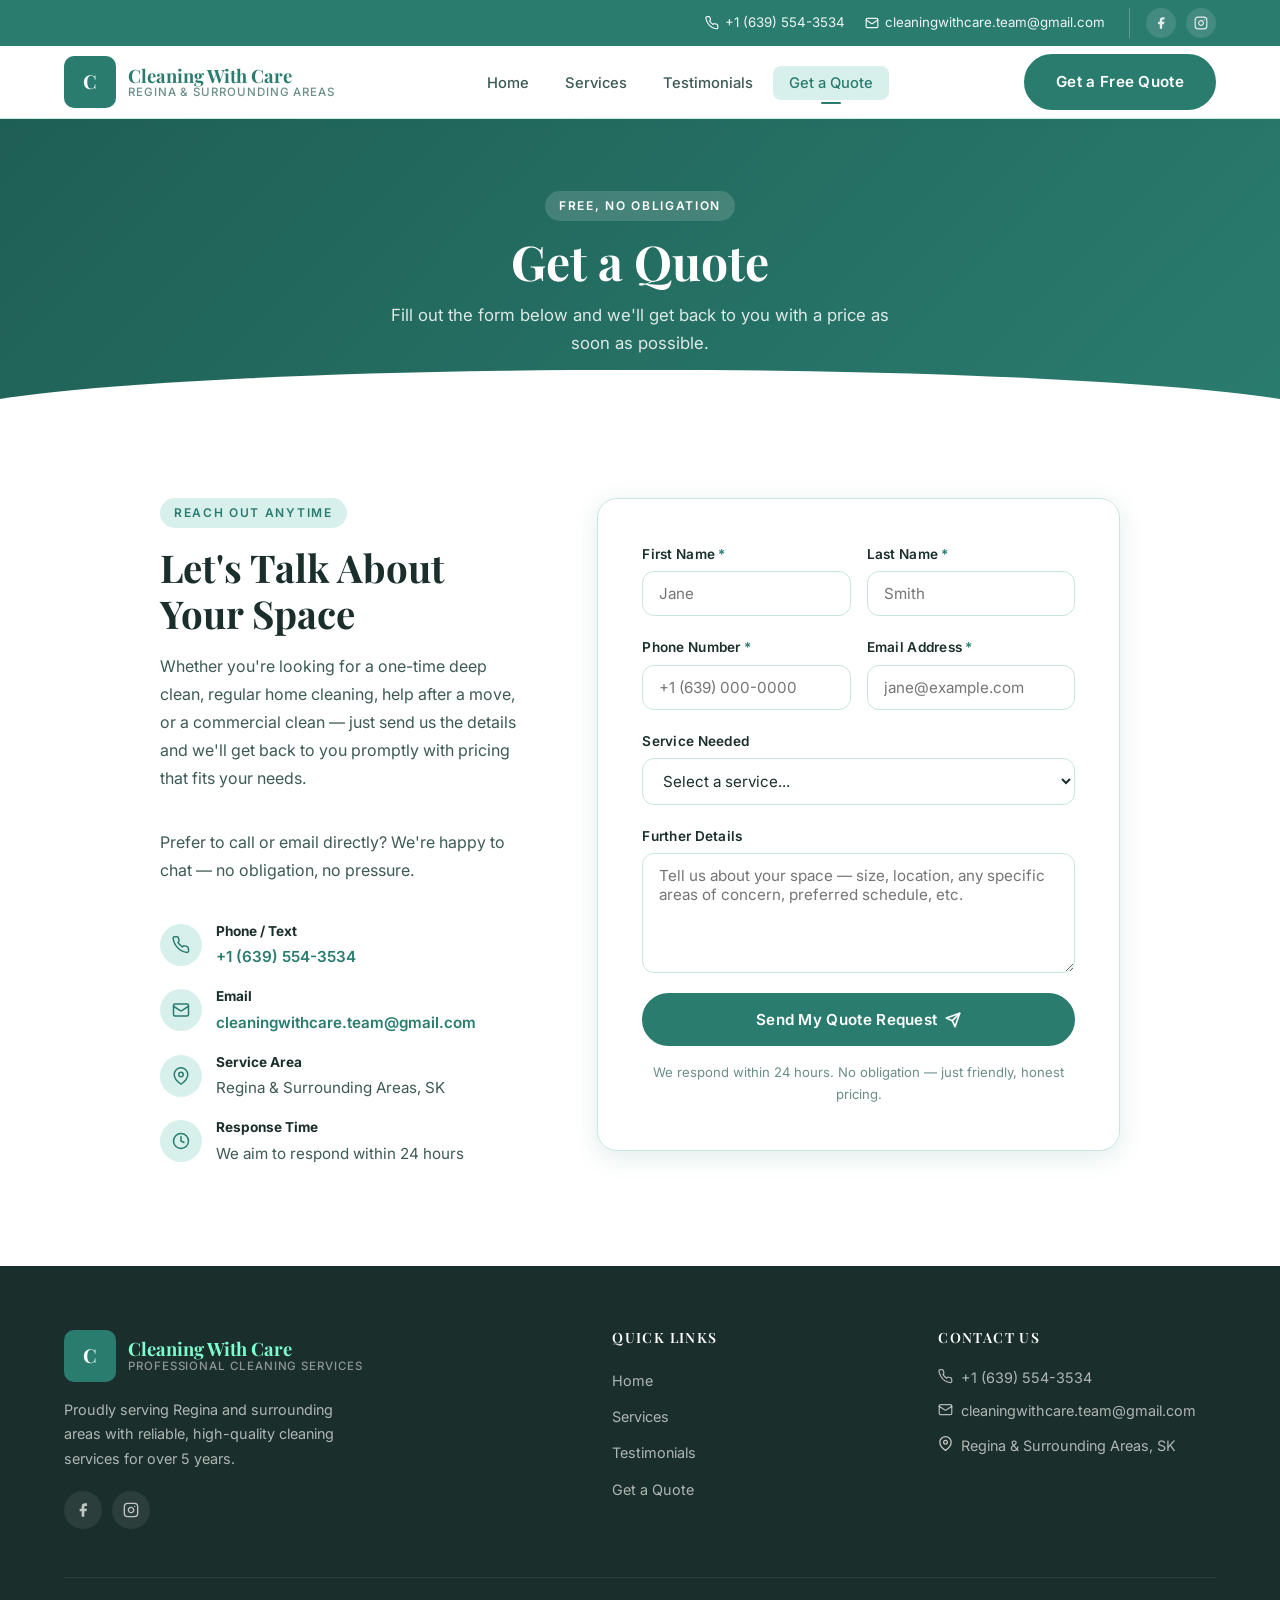
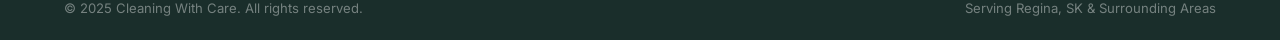
==== get-quote/index.html @ 8371db43 "Initial website upload" ====
<!DOCTYPE html>
<html lang="en">
<head>
  <meta charset="UTF-8" />
  <meta name="viewport" content="width=device-width, initial-scale=1.0" />
  <meta name="description" content="Get a free cleaning quote from Cleaning With Care. Serving Regina and surrounding areas with residential, deep clean, and commercial cleaning." />
  <title>Get a Quote | Cleaning With Care</title>
  <link rel="stylesheet" href="../css/style.css" />
  <link rel="preconnect" href="https://fonts.googleapis.com" />
  <link rel="preconnect" href="https://fonts.gstatic.com" crossorigin />
</head>
<body>

  <!-- ══════════════ NAVBAR ══════════════ -->
  <header class="navbar">
    <div class="navbar-topbar">
      <div class="container">
        <div class="topbar-contact">
          <a href="tel:+16395543534">
            <svg width="14" height="14" viewBox="0 0 24 24" fill="none" stroke="currentColor" stroke-width="2" stroke-linecap="round" stroke-linejoin="round"><path d="M22 16.92v3a2 2 0 0 1-2.18 2 19.79 19.79 0 0 1-8.63-3.07A19.5 19.5 0 0 1 4.69 12 19.79 19.79 0 0 1 1.61 3.41 2 2 0 0 1 3.58 1h3a2 2 0 0 1 2 1.72c.127.96.361 1.903.7 2.81a2 2 0 0 1-.45 2.11L7.91 8.56a16 16 0 0 0 6 6l.92-.92a2 2 0 0 1 2.11-.45c.907.339 1.85.573 2.81.7A2 2 0 0 1 21.5 16l.42.92z"/></svg>
            +1 (639) 554-3534
          </a>
          <a href="mailto:cleaningwithcare.team@gmail.com">
            <svg width="14" height="14" viewBox="0 0 24 24" fill="none" stroke="currentColor" stroke-width="2" stroke-linecap="round" stroke-linejoin="round"><rect x="2" y="4" width="20" height="16" rx="2"/><path d="m22 7-8.97 5.7a1.94 1.94 0 0 1-2.06 0L2 7"/></svg>
            cleaningwithcare.team@gmail.com
          </a>
        </div>
        <div class="topbar-social">
          <a href="#" aria-label="Facebook"><svg width="14" height="14" viewBox="0 0 24 24" fill="currentColor"><path d="M18 2h-3a5 5 0 0 0-5 5v3H7v4h3v8h4v-8h3l1-4h-4V7a1 1 0 0 1 1-1h3z"/></svg></a>
          <a href="#" aria-label="Instagram"><svg width="14" height="14" viewBox="0 0 24 24" fill="none" stroke="currentColor" stroke-width="2" stroke-linecap="round" stroke-linejoin="round"><rect x="2" y="2" width="20" height="20" rx="5" ry="5"/><path d="M16 11.37A4 4 0 1 1 12.63 8 4 4 0 0 1 16 11.37z"/><line x1="17.5" y1="6.5" x2="17.51" y2="6.5"/></svg></a>
        </div>
      </div>
    </div>
    <nav class="navbar-main" aria-label="Main navigation">
      <div class="container">
        <a href="/" class="navbar-logo">
          <div class="logo-placeholder" aria-hidden="true">C</div>
          <div class="logo-text">
            <strong>Cleaning With Care</strong>
            <span>Regina &amp; Surrounding Areas</span>
          </div>
        </a>
        <ul class="navbar-nav" role="list">
          <li><a href="/">Home</a></li>
          <li><a href="/services/">Services</a></li>
          <li><a href="/testimonials/">Testimonials</a></li>
          <li><a href="/get-quote/" class="active">Get a Quote</a></li>
        </ul>
        <a href="/get-quote/" class="btn btn-primary navbar-cta">Get a Free Quote</a>
        <button class="hamburger" aria-label="Open menu" aria-expanded="false">
          <span></span><span></span><span></span>
        </button>
      </div>
      <div class="mobile-menu" role="navigation" aria-label="Mobile navigation">
        <a href="/">Home</a>
        <a href="/services/">Services</a>
        <a href="/testimonials/">Testimonials</a>
        <a href="/get-quote/" class="active">Get a Quote</a>
        <div class="mobile-contact">
          <a href="tel:+16395543534"><svg width="16" height="16" viewBox="0 0 24 24" fill="none" stroke="currentColor" stroke-width="2" stroke-linecap="round" stroke-linejoin="round"><path d="M22 16.92v3a2 2 0 0 1-2.18 2 19.79 19.79 0 0 1-8.63-3.07A19.5 19.5 0 0 1 4.69 12 19.79 19.79 0 0 1 1.61 3.41 2 2 0 0 1 3.58 1h3a2 2 0 0 1 2 1.72c.127.96.361 1.903.7 2.81a2 2 0 0 1-.45 2.11L7.91 8.56a16 16 0 0 0 6 6l.92-.92a2 2 0 0 1 2.11-.45c.907.339 1.85.573 2.81.7A2 2 0 0 1 21.5 16l.42.92z"/></svg>+1 (639) 554-3534</a>
          <a href="mailto:cleaningwithcare.team@gmail.com"><svg width="16" height="16" viewBox="0 0 24 24" fill="none" stroke="currentColor" stroke-width="2" stroke-linecap="round" stroke-linejoin="round"><rect x="2" y="4" width="20" height="16" rx="2"/><path d="m22 7-8.97 5.7a1.94 1.94 0 0 1-2.06 0L2 7"/></svg>cleaningwithcare.team@gmail.com</a>
        </div>
      </div>
    </nav>
  </header>

  <main>

    <!-- Page Hero -->
    <section class="page-hero">
      <div class="container">
        <span class="section-eyebrow" style="background:rgba(255,255,255,0.15); color:#fff; margin-bottom:12px;">Free, No Obligation</span>
        <h1>Get a Quote</h1>
        <p>Fill out the form below and we'll get back to you with a price as soon as possible.</p>
      </div>
    </section>

    <!-- Quote Section -->
    <section class="get-quote-page">
      <div class="container">
        <div class="quote-wrapper">

          <!-- Info side -->
          <div class="quote-info">
            <span class="section-eyebrow">Reach Out Anytime</span>
            <h2>Let's Talk About Your Space</h2>
            <p>
              Whether you're looking for a one-time deep clean, regular home cleaning, help after a move,
              or a commercial clean — just send us the details and we'll get back to you promptly with
              pricing that fits your needs.
            </p>
            <p>
              Prefer to call or email directly? We're happy to chat — no obligation, no pressure.
            </p>

            <div class="quote-contact-list">
              <div class="quote-contact-item">
                <div class="qc-icon">
                  <svg width="18" height="18" viewBox="0 0 24 24" fill="none" stroke="currentColor" stroke-width="2" stroke-linecap="round" stroke-linejoin="round"><path d="M22 16.92v3a2 2 0 0 1-2.18 2 19.79 19.79 0 0 1-8.63-3.07A19.5 19.5 0 0 1 4.69 12 19.79 19.79 0 0 1 1.61 3.41 2 2 0 0 1 3.58 1h3a2 2 0 0 1 2 1.72c.127.96.361 1.903.7 2.81a2 2 0 0 1-.45 2.11L7.91 8.56a16 16 0 0 0 6 6l.92-.92a2 2 0 0 1 2.11-.45c.907.339 1.85.573 2.81.7A2 2 0 0 1 21.5 16l.42.92z"/></svg>
                </div>
                <div>
                  <strong style="display:block; font-size:0.85rem; color:var(--text-dark); margin-bottom:2px;">Phone / Text</strong>
                  <a href="tel:+16395543534" style="color:var(--teal); font-weight:600;">+1 (639) 554-3534</a>
                </div>
              </div>

              <div class="quote-contact-item">
                <div class="qc-icon">
                  <svg width="18" height="18" viewBox="0 0 24 24" fill="none" stroke="currentColor" stroke-width="2" stroke-linecap="round" stroke-linejoin="round"><rect x="2" y="4" width="20" height="16" rx="2"/><path d="m22 7-8.97 5.7a1.94 1.94 0 0 1-2.06 0L2 7"/></svg>
                </div>
                <div>
                  <strong style="display:block; font-size:0.85rem; color:var(--text-dark); margin-bottom:2px;">Email</strong>
                  <a href="mailto:cleaningwithcare.team@gmail.com" style="color:var(--teal); font-weight:600; word-break:break-all;">cleaningwithcare.team@gmail.com</a>
                </div>
              </div>

              <div class="quote-contact-item">
                <div class="qc-icon">
                  <svg width="18" height="18" viewBox="0 0 24 24" fill="none" stroke="currentColor" stroke-width="2" stroke-linecap="round" stroke-linejoin="round"><path d="M21 10c0 7-9 13-9 13s-9-6-9-13a9 9 0 0 1 18 0z"/><circle cx="12" cy="10" r="3"/></svg>
                </div>
                <div>
                  <strong style="display:block; font-size:0.85rem; color:var(--text-dark); margin-bottom:2px;">Service Area</strong>
                  <span>Regina &amp; Surrounding Areas, SK</span>
                </div>
              </div>

              <div class="quote-contact-item">
                <div class="qc-icon">
                  <svg width="18" height="18" viewBox="0 0 24 24" fill="none" stroke="currentColor" stroke-width="2" stroke-linecap="round" stroke-linejoin="round"><circle cx="12" cy="12" r="10"/><polyline points="12 6 12 12 16 14"/></svg>
                </div>
                <div>
                  <strong style="display:block; font-size:0.85rem; color:var(--text-dark); margin-bottom:2px;">Response Time</strong>
                  <span>We aim to respond within 24 hours</span>
                </div>
              </div>
            </div>
          </div>

          <!-- Form side -->
          <div class="quote-form-card">
            <div id="formSuccess" class="form-success" role="alert" aria-live="polite">
              <div class="success-icon">✅</div>
              <h3>Quote Request Sent!</h3>
              <p>Thanks for reaching out. We'll review your request and get back to you with pricing shortly.</p>
            </div>

            <form id="quoteForm" novalidate>
              <div class="form-row">
                <div class="form-group">
                  <label for="firstName">First Name <span aria-hidden="true" style="color:var(--teal);">*</span></label>
                  <input type="text" id="firstName" name="firstName" placeholder="Jane" required autocomplete="given-name" />
                </div>
                <div class="form-group">
                  <label for="lastName">Last Name <span aria-hidden="true" style="color:var(--teal);">*</span></label>
                  <input type="text" id="lastName" name="lastName" placeholder="Smith" required autocomplete="family-name" />
                </div>
              </div>

              <div class="form-row">
                <div class="form-group">
                  <label for="phone">Phone Number <span aria-hidden="true" style="color:var(--teal);">*</span></label>
                  <input type="tel" id="phone" name="phone" placeholder="+1 (639) 000-0000" required autocomplete="tel" />
                </div>
                <div class="form-group">
                  <label for="email">Email Address <span aria-hidden="true" style="color:var(--teal);">*</span></label>
                  <input type="email" id="email" name="email" placeholder="jane@example.com" required autocomplete="email" />
                </div>
              </div>

              <div class="form-group">
                <label for="service">Service Needed</label>
                <select id="service" name="service">
                  <option value="" disabled selected>Select a service...</option>
                  <option value="Residential Cleaning">Residential Cleaning</option>
                  <option value="One Time Deep Clean">One Time Deep Clean</option>
                  <option value="Move-Out / Move-In Clean">Move-Out / Move-In Clean</option>
                  <option value="Commercial Cleaning">Commercial Cleaning</option>
                  <option value="Not Sure">Not Sure — Need Advice</option>
                </select>
              </div>

              <div class="form-group">
                <label for="details">Further Details</label>
                <textarea id="details" name="details" placeholder="Tell us about your space — size, location, any specific areas of concern, preferred schedule, etc."></textarea>
              </div>

              <button type="submit" class="btn btn-primary" style="width:100%; justify-content:center; padding:15px;">
                Send My Quote Request
                <svg width="16" height="16" viewBox="0 0 24 24" fill="none" stroke="currentColor" stroke-width="2.5" stroke-linecap="round" stroke-linejoin="round"><line x1="22" y1="2" x2="11" y2="13"/><polygon points="22 2 15 22 11 13 2 9 22 2"/></svg>
              </button>

              <p style="text-align:center; font-size:0.82rem; color:var(--text-soft); margin-top:16px;">
                We respond within 24 hours. No obligation — just friendly, honest pricing.
              </p>
            </form>
          </div>

        </div>
      </div>
    </section>

  </main>

  <!-- FOOTER -->
  <footer class="footer">
    <div class="container">
      <div class="footer-grid">
        <div class="footer-brand">
          <div class="navbar-logo" style="pointer-events:none;">
            <div class="logo-placeholder">C</div>
            <div class="logo-text"><strong>Cleaning With Care</strong><span>Professional Cleaning Services</span></div>
          </div>
          <p class="footer-tagline">Proudly serving Regina and surrounding areas with reliable, high-quality cleaning services for over 5 years.</p>
          <div class="footer-social">
            <a href="#" aria-label="Facebook"><svg width="16" height="16" viewBox="0 0 24 24" fill="currentColor"><path d="M18 2h-3a5 5 0 0 0-5 5v3H7v4h3v8h4v-8h3l1-4h-4V7a1 1 0 0 1 1-1h3z"/></svg></a>
            <a href="#" aria-label="Instagram"><svg width="16" height="16" viewBox="0 0 24 24" fill="none" stroke="currentColor" stroke-width="2" stroke-linecap="round" stroke-linejoin="round"><rect x="2" y="2" width="20" height="20" rx="5" ry="5"/><path d="M16 11.37A4 4 0 1 1 12.63 8 4 4 0 0 1 16 11.37z"/><line x1="17.5" y1="6.5" x2="17.51" y2="6.5"/></svg></a>
          </div>
        </div>
        <div class="footer-col">
          <h4>Quick Links</h4>
          <ul>
            <li><a href="/">Home</a></li>
            <li><a href="/services/">Services</a></li>
            <li><a href="/testimonials/">Testimonials</a></li>
            <li><a href="/get-quote/">Get a Quote</a></li>
          </ul>
        </div>
        <div class="footer-col">
          <h4>Contact Us</h4>
          <address>
            <a href="tel:+16395543534"><svg width="15" height="15" viewBox="0 0 24 24" fill="none" stroke="currentColor" stroke-width="2" stroke-linecap="round" stroke-linejoin="round"><path d="M22 16.92v3a2 2 0 0 1-2.18 2 19.79 19.79 0 0 1-8.63-3.07A19.5 19.5 0 0 1 4.69 12 19.79 19.79 0 0 1 1.61 3.41 2 2 0 0 1 3.58 1h3a2 2 0 0 1 2 1.72c.127.96.361 1.903.7 2.81a2 2 0 0 1-.45 2.11L7.91 8.56a16 16 0 0 0 6 6l.92-.92a2 2 0 0 1 2.11-.45c.907.339 1.85.573 2.81.7A2 2 0 0 1 21.5 16l.42.92z"/></svg>+1 (639) 554-3534</a>
            <a href="mailto:cleaningwithcare.team@gmail.com"><svg width="15" height="15" viewBox="0 0 24 24" fill="none" stroke="currentColor" stroke-width="2" stroke-linecap="round" stroke-linejoin="round"><rect x="2" y="4" width="20" height="16" rx="2"/><path d="m22 7-8.97 5.7a1.94 1.94 0 0 1-2.06 0L2 7"/></svg>cleaningwithcare.team@gmail.com</a>
            <span style="display:flex; gap:8px; align-items:flex-start;"><svg width="15" height="15" viewBox="0 0 24 24" fill="none" stroke="currentColor" stroke-width="2" stroke-linecap="round" stroke-linejoin="round" style="margin-top:2px; flex-shrink:0;"><path d="M21 10c0 7-9 13-9 13s-9-6-9-13a9 9 0 0 1 18 0z"/><circle cx="12" cy="10" r="3"/></svg><span style="color:rgba(255,255,255,0.65); font-size:0.9rem;">Regina &amp; Surrounding Areas, SK</span></span>
          </address>
        </div>
      </div>
      <div class="footer-bottom">
        <p>&copy; 2025 Cleaning With Care. All rights reserved.</p>
        <p>Serving Regina, SK &amp; Surrounding Areas</p>
      </div>
    </div>
  </footer>

  <script src="../js/main.js"></script>
</body>
</html>
---- css/style.css ----
/* =============================================
   CLEANING WITH CARE — Main Stylesheet
   Primary: #2a7c6f | White: #ffffff
   ============================================= */

@import url('https://fonts.googleapis.com/css2?family=Playfair+Display:wght@600;700&family=Inter:wght@300;400;500;600&display=swap');

/* ── Reset & Base ── */
*, *::before, *::after { box-sizing: border-box; margin: 0; padding: 0; }

:root {
  --teal:        #2a7c6f;
  --teal-dark:   #1f5f55;
  --teal-light:  #d8f0ec;
  --teal-mid:    #3a9688;
  --white:       #ffffff;
  --off-white:   #f7fcfb;
  --text-dark:   #1a2e2b;
  --text-mid:    #3d5a55;
  --text-soft:   #6b8e88;
  --border:      #c8e6e1;
  --shadow-sm:   0 2px 8px rgba(42,124,111,0.08);
  --shadow-md:   0 6px 24px rgba(42,124,111,0.14);
  --shadow-lg:   0 16px 48px rgba(42,124,111,0.18);
  --radius:      12px;
  --radius-lg:   20px;
  --transition:  0.25s ease;
  --font-display: 'Playfair Display', Georgia, serif;
  --font-body:    'Inter', system-ui, sans-serif;
}

html { scroll-behavior: smooth; font-size: 16px; }

body {
  font-family: var(--font-body);
  color: var(--text-dark);
  background: var(--white);
  line-height: 1.65;
  -webkit-font-smoothing: antialiased;
}

img { max-width: 100%; display: block; }
a  { text-decoration: none; color: inherit; }
ul { list-style: none; }

.container {
  width: 90%;
  max-width: 1160px;
  margin: 0 auto;
}

/* ── Typography ── */
h1, h2, h3, h4 {
  font-family: var(--font-display);
  line-height: 1.2;
  color: var(--text-dark);
}

/* ── Buttons ── */
.btn {
  display: inline-flex;
  align-items: center;
  gap: 8px;
  padding: 13px 30px;
  border-radius: 50px;
  font-family: var(--font-body);
  font-weight: 600;
  font-size: 0.95rem;
  letter-spacing: 0.02em;
  cursor: pointer;
  border: 2px solid transparent;
  transition: all var(--transition);
  text-align: center;
}

.btn-primary {
  background: var(--teal);
  color: var(--white);
  border-color: var(--teal);
}
.btn-primary:hover {
  background: var(--teal-dark);
  border-color: var(--teal-dark);
  transform: translateY(-2px);
  box-shadow: var(--shadow-md);
}

.btn-outline {
  background: transparent;
  color: var(--teal);
  border-color: var(--teal);
}
.btn-outline:hover {
  background: var(--teal);
  color: var(--white);
  transform: translateY(-2px);
  box-shadow: var(--shadow-md);
}

.btn-white {
  background: var(--white);
  color: var(--teal);
  border-color: var(--white);
}
.btn-white:hover {
  background: var(--teal-light);
  border-color: var(--teal-light);
  transform: translateY(-2px);
}

/* ── Section Labels ── */
.section-eyebrow {
  display: inline-block;
  font-size: 0.75rem;
  font-weight: 600;
  letter-spacing: 0.14em;
  text-transform: uppercase;
  color: var(--teal);
  background: var(--teal-light);
  padding: 5px 14px;
  border-radius: 50px;
  margin-bottom: 16px;
}

.section-title {
  font-size: clamp(1.8rem, 3.5vw, 2.6rem);
  color: var(--text-dark);
  margin-bottom: 16px;
}

.section-subtitle {
  font-size: 1.05rem;
  color: var(--text-mid);
  max-width: 560px;
  line-height: 1.7;
}

.section-header {
  text-align: center;
  margin-bottom: 56px;
}
.section-header .section-subtitle {
  margin: 0 auto;
}

/* ── Divider ── */
.divider {
  width: 56px;
  height: 3px;
  background: var(--teal);
  border-radius: 2px;
  margin: 16px auto 0;
}

/* ============================================
   NAVBAR
   ============================================ */
.navbar {
  position: sticky;
  top: 0;
  z-index: 999;
  background: var(--white);
  border-bottom: 1px solid var(--border);
  box-shadow: var(--shadow-sm);
}

/* Top bar */
.navbar-topbar {
  background: var(--teal);
  padding: 8px 0;
}
.navbar-topbar .container {
  display: flex;
  align-items: center;
  justify-content: flex-end;
  gap: 24px;
  flex-wrap: wrap;
}
.topbar-contact {
  display: flex;
  align-items: center;
  gap: 20px;
}
.topbar-contact a {
  color: rgba(255,255,255,0.92);
  font-size: 0.83rem;
  display: flex;
  align-items: center;
  gap: 6px;
  transition: color var(--transition);
}
.topbar-contact a:hover { color: var(--white); }
.topbar-contact svg { flex-shrink: 0; }

.topbar-social {
  display: flex;
  align-items: center;
  gap: 10px;
  padding-left: 16px;
  border-left: 1px solid rgba(255,255,255,0.25);
}
.topbar-social a {
  color: rgba(255,255,255,0.85);
  display: flex;
  align-items: center;
  justify-content: center;
  width: 30px;
  height: 30px;
  border-radius: 50%;
  background: rgba(255,255,255,0.12);
  transition: all var(--transition);
}
.topbar-social a:hover {
  background: rgba(255,255,255,0.25);
  color: var(--white);
}

/* Main nav */
.navbar-main {
  padding: 0;
}
.navbar-main .container {
  display: flex;
  align-items: center;
  justify-content: space-between;
  height: 72px;
}

.navbar-logo {
  display: flex;
  align-items: center;
  gap: 12px;
  text-decoration: none;
  flex-shrink: 0;
}
.logo-img {
  width: 52px;
  height: 52px;
  border-radius: 10px;
  object-fit: cover;
  border: 2px solid var(--teal-light);
}
.logo-placeholder {
  width: 52px;
  height: 52px;
  border-radius: 10px;
  background: var(--teal);
  display: flex;
  align-items: center;
  justify-content: center;
  color: white;
  font-weight: 700;
  font-size: 1.2rem;
  font-family: var(--font-display);
  flex-shrink: 0;
}
.logo-text {
  display: flex;
  flex-direction: column;
  line-height: 1.1;
}
.logo-text strong {
  font-family: var(--font-display);
  font-size: 1.15rem;
  color: var(--teal);
  font-weight: 700;
}
.logo-text span {
  font-size: 0.72rem;
  color: var(--text-soft);
  letter-spacing: 0.08em;
  text-transform: uppercase;
  font-weight: 500;
}

.navbar-nav {
  display: flex;
  align-items: center;
  gap: 4px;
}
.navbar-nav a {
  font-size: 0.92rem;
  font-weight: 500;
  color: var(--text-mid);
  padding: 8px 16px;
  border-radius: 8px;
  transition: all var(--transition);
  position: relative;
}
.navbar-nav a:hover,
.navbar-nav a.active {
  color: var(--teal);
  background: var(--teal-light);
}
.navbar-nav a.active::after {
  content: '';
  position: absolute;
  bottom: -4px;
  left: 50%;
  transform: translateX(-50%);
  width: 20px;
  height: 2px;
  background: var(--teal);
  border-radius: 1px;
}

.navbar-cta {
  flex-shrink: 0;
}

/* Hamburger */
.hamburger {
  display: none;
  flex-direction: column;
  gap: 5px;
  cursor: pointer;
  padding: 8px;
  border: none;
  background: none;
  border-radius: 8px;
  transition: background var(--transition);
}
.hamburger:hover { background: var(--teal-light); }
.hamburger span {
  display: block;
  width: 24px;
  height: 2px;
  background: var(--teal);
  border-radius: 2px;
  transition: all var(--transition);
}

/* Mobile menu */
.mobile-menu {
  display: none;
  position: absolute;
  top: 100%;
  left: 0;
  right: 0;
  background: var(--white);
  border-bottom: 2px solid var(--border);
  box-shadow: var(--shadow-md);
  padding: 16px 0 24px;
  z-index: 998;
}
.mobile-menu.open { display: block; }
.mobile-menu a {
  display: block;
  padding: 12px 24px;
  color: var(--text-mid);
  font-weight: 500;
  font-size: 1rem;
  transition: all var(--transition);
  border-left: 3px solid transparent;
}
.mobile-menu a:hover,
.mobile-menu a.active {
  color: var(--teal);
  background: var(--teal-light);
  border-left-color: var(--teal);
}
.mobile-menu .mobile-contact {
  padding: 16px 24px 0;
  margin-top: 12px;
  border-top: 1px solid var(--border);
  display: flex;
  flex-direction: column;
  gap: 8px;
}
.mobile-menu .mobile-contact a {
  border-left: none;
  padding: 8px 0;
  font-size: 0.9rem;
  display: flex;
  align-items: center;
  gap: 8px;
}

/* ============================================
   HERO
   ============================================ */
.hero {
  background: linear-gradient(135deg, var(--teal-dark) 0%, var(--teal) 60%, var(--teal-mid) 100%);
  position: relative;
  overflow: hidden;
  padding: 100px 0 80px;
}
.hero::before {
  content: '';
  position: absolute;
  inset: 0;
  background: url("data:image/svg+xml,%3Csvg width='60' height='60' viewBox='0 0 60 60' xmlns='http://www.w3.org/2000/svg'%3E%3Cg fill='none' fill-rule='evenodd'%3E%3Cg fill='%23ffffff' fill-opacity='0.04'%3E%3Ccircle cx='30' cy='30' r='2'/%3E%3C/g%3E%3C/g%3E%3C/svg%3E");
  pointer-events: none;
}
.hero::after {
  content: '';
  position: absolute;
  bottom: -2px;
  left: 0;
  right: 0;
  height: 40px;
  background: var(--white);
  clip-path: ellipse(55% 100% at 50% 100%);
}

.hero .container {
  position: relative;
  z-index: 1;
  display: grid;
  grid-template-columns: 1fr 1fr;
  gap: 64px;
  align-items: center;
}

.hero-badge {
  display: inline-flex;
  align-items: center;
  gap: 8px;
  background: rgba(255,255,255,0.15);
  backdrop-filter: blur(8px);
  border: 1px solid rgba(255,255,255,0.25);
  color: var(--white);
  padding: 6px 16px;
  border-radius: 50px;
  font-size: 0.8rem;
  font-weight: 600;
  letter-spacing: 0.08em;
  text-transform: uppercase;
  margin-bottom: 24px;
}
.hero-badge::before {
  content: '';
  width: 7px;
  height: 7px;
  border-radius: 50%;
  background: #7effd0;
  animation: pulse 2s infinite;
}

@keyframes pulse {
  0%, 100% { opacity: 1; }
  50% { opacity: 0.4; }
}

.hero-title {
  font-size: clamp(2.2rem, 4.5vw, 3.6rem);
  color: var(--white);
  margin-bottom: 20px;
  line-height: 1.15;
}
.hero-title em {
  font-style: italic;
  color: #a8f0e0;
}

.hero-desc {
  color: rgba(255,255,255,0.88);
  font-size: 1.1rem;
  line-height: 1.75;
  margin-bottom: 36px;
  max-width: 480px;
}

.hero-actions {
  display: flex;
  gap: 14px;
  flex-wrap: wrap;
}

/* Hero stats */
.hero-stats {
  display: flex;
  gap: 28px;
  margin-top: 48px;
  padding-top: 32px;
  border-top: 1px solid rgba(255,255,255,0.2);
}
.stat-item { text-align: center; }
.stat-number {
  font-family: var(--font-display);
  font-size: 2rem;
  font-weight: 700;
  color: var(--white);
  line-height: 1;
}
.stat-label {
  font-size: 0.78rem;
  color: rgba(255,255,255,0.7);
  text-transform: uppercase;
  letter-spacing: 0.06em;
  margin-top: 4px;
}

/* Hero visual */
.hero-visual {
  display: flex;
  justify-content: center;
  align-items: center;
  position: relative;
}
.hero-card {
  background: rgba(255,255,255,0.12);
  backdrop-filter: blur(12px);
  border: 1px solid rgba(255,255,255,0.2);
  border-radius: var(--radius-lg);
  padding: 40px;
  text-align: center;
  color: var(--white);
  max-width: 340px;
  width: 100%;
}
.hero-icon-wrap {
  width: 90px;
  height: 90px;
  background: rgba(255,255,255,0.15);
  border-radius: 50%;
  display: flex;
  align-items: center;
  justify-content: center;
  margin: 0 auto 20px;
  font-size: 2.8rem;
}
.hero-card h3 {
  color: var(--white);
  font-size: 1.3rem;
  margin-bottom: 12px;
}
.hero-card p {
  color: rgba(255,255,255,0.8);
  font-size: 0.92rem;
  line-height: 1.65;
}
.hero-floating-tag {
  position: absolute;
  top: -12px;
  right: -12px;
  background: var(--white);
  color: var(--teal);
  padding: 8px 16px;
  border-radius: 50px;
  font-weight: 700;
  font-size: 0.82rem;
  box-shadow: var(--shadow-md);
  display: flex;
  align-items: center;
  gap: 6px;
}

/* ============================================
   TRUST BAR
   ============================================ */
.trust-bar {
  background: var(--off-white);
  border-bottom: 1px solid var(--border);
  padding: 28px 0;
}
.trust-bar .container {
  display: flex;
  align-items: center;
  justify-content: center;
  gap: 48px;
  flex-wrap: wrap;
}
.trust-item {
  display: flex;
  align-items: center;
  gap: 10px;
  color: var(--text-mid);
  font-size: 0.9rem;
  font-weight: 500;
}
.trust-item svg { color: var(--teal); flex-shrink: 0; }

/* ============================================
   SERVICES PREVIEW (Home)
   ============================================ */
.services-preview {
  padding: 100px 0;
  background: var(--white);
}

.services-grid {
  display: grid;
  grid-template-columns: repeat(auto-fit, minmax(260px, 1fr));
  gap: 28px;
}

.service-card {
  background: var(--white);
  border: 1px solid var(--border);
  border-radius: var(--radius-lg);
  overflow: hidden;
  transition: all var(--transition);
  display: flex;
  flex-direction: column;
}
.service-card:hover {
  transform: translateY(-6px);
  box-shadow: var(--shadow-lg);
  border-color: var(--teal);
}

.service-card-icon {
  background: var(--teal-light);
  padding: 36px;
  display: flex;
  align-items: center;
  justify-content: center;
  font-size: 2.8rem;
  transition: background var(--transition);
}
.service-card:hover .service-card-icon {
  background: var(--teal);
}
.service-card:hover .service-card-icon span {
  filter: brightness(10);
}

.service-card-body {
  padding: 28px;
  flex: 1;
  display: flex;
  flex-direction: column;
}
.service-card-body h3 {
  font-size: 1.2rem;
  margin-bottom: 10px;
  color: var(--text-dark);
}
.service-card-body p {
  color: var(--text-mid);
  font-size: 0.92rem;
  line-height: 1.7;
  flex: 1;
  margin-bottom: 24px;
}
.service-card-actions {
  display: flex;
  gap: 10px;
  flex-wrap: wrap;
}

/* ============================================
   WHY US
   ============================================ */
.why-us {
  padding: 100px 0;
  background: var(--off-white);
}

.why-grid {
  display: grid;
  grid-template-columns: repeat(auto-fit, minmax(220px, 1fr));
  gap: 28px;
}
.why-card {
  background: var(--white);
  border-radius: var(--radius);
  padding: 36px 28px;
  text-align: center;
  border: 1px solid var(--border);
  transition: all var(--transition);
}
.why-card:hover {
  box-shadow: var(--shadow-md);
  border-color: var(--teal);
  transform: translateY(-4px);
}
.why-icon {
  width: 64px;
  height: 64px;
  background: var(--teal-light);
  border-radius: 50%;
  display: flex;
  align-items: center;
  justify-content: center;
  font-size: 1.8rem;
  margin: 0 auto 18px;
}
.why-card h3 {
  font-size: 1.05rem;
  margin-bottom: 8px;
}
.why-card p {
  color: var(--text-mid);
  font-size: 0.88rem;
  line-height: 1.65;
}

/* ============================================
   TESTIMONIALS PREVIEW
   ============================================ */
.testimonials-section {
  padding: 100px 0;
  background: var(--white);
}

.testimonials-grid {
  display: grid;
  grid-template-columns: repeat(auto-fit, minmax(300px, 1fr));
  gap: 28px;
}

.testimonial-card {
  background: var(--off-white);
  border: 1px solid var(--border);
  border-radius: var(--radius-lg);
  padding: 32px;
  position: relative;
  transition: all var(--transition);
}
.testimonial-card:hover {
  box-shadow: var(--shadow-md);
  border-color: var(--teal);
}
.testimonial-card::before {
  content: '\201C';
  font-family: var(--font-display);
  font-size: 5rem;
  color: var(--teal-light);
  line-height: 1;
  position: absolute;
  top: 16px;
  left: 24px;
  leading-trim: both;
  text-edge: cap;
}

.testimonial-stars {
  display: flex;
  gap: 3px;
  margin-bottom: 16px;
  color: #f4b942;
  font-size: 0.95rem;
}
.testimonial-text {
  color: var(--text-mid);
  font-size: 0.95rem;
  line-height: 1.75;
  margin-bottom: 24px;
  position: relative;
  z-index: 1;
  padding-top: 20px;
}
.testimonial-author {
  display: flex;
  align-items: center;
  gap: 12px;
  border-top: 1px solid var(--border);
  padding-top: 20px;
}
.author-avatar {
  width: 44px;
  height: 44px;
  border-radius: 50%;
  background: var(--teal);
  display: flex;
  align-items: center;
  justify-content: center;
  color: var(--white);
  font-weight: 700;
  font-family: var(--font-display);
  font-size: 1.1rem;
  flex-shrink: 0;
}
.author-info strong {
  display: block;
  font-size: 0.92rem;
  color: var(--text-dark);
}
.author-info span {
  font-size: 0.8rem;
  color: var(--text-soft);
}

/* ============================================
   CTA BAND
   ============================================ */
.cta-band {
  background: linear-gradient(135deg, var(--teal-dark), var(--teal));
  padding: 80px 0;
  text-align: center;
  position: relative;
  overflow: hidden;
}
.cta-band::before {
  content: '';
  position: absolute;
  inset: 0;
  background: url("data:image/svg+xml,%3Csvg width='60' height='60' viewBox='0 0 60 60' xmlns='http://www.w3.org/2000/svg'%3E%3Cg fill='none'%3E%3Cg fill='%23ffffff' fill-opacity='0.04'%3E%3Ccircle cx='30' cy='30' r='2'/%3E%3C/g%3E%3C/g%3E%3C/svg%3E");
}
.cta-band .container { position: relative; z-index: 1; }
.cta-band h2 {
  font-size: clamp(1.8rem, 3vw, 2.4rem);
  color: var(--white);
  margin-bottom: 16px;
}
.cta-band p {
  color: rgba(255,255,255,0.85);
  font-size: 1.05rem;
  margin-bottom: 36px;
  max-width: 500px;
  margin-left: auto;
  margin-right: auto;
}
.cta-band-actions {
  display: flex;
  gap: 14px;
  justify-content: center;
  flex-wrap: wrap;
}

/* ============================================
   QUOTE FORM
   ============================================ */
.quote-section {
  padding: 100px 0;
  background: var(--off-white);
}

.quote-wrapper {
  display: grid;
  grid-template-columns: 1fr 1.4fr;
  gap: 64px;
  align-items: start;
}

.quote-info h2 {
  font-size: clamp(1.8rem, 3vw, 2.4rem);
  margin-bottom: 16px;
}
.quote-info p {
  color: var(--text-mid);
  line-height: 1.75;
  margin-bottom: 36px;
}
.quote-contact-list {
  display: flex;
  flex-direction: column;
  gap: 16px;
}
.quote-contact-item {
  display: flex;
  align-items: center;
  gap: 14px;
  color: var(--text-mid);
  font-size: 0.95rem;
}
.qc-icon {
  width: 42px;
  height: 42px;
  border-radius: 50%;
  background: var(--teal-light);
  display: flex;
  align-items: center;
  justify-content: center;
  color: var(--teal);
  flex-shrink: 0;
}

.quote-form-card {
  background: var(--white);
  border-radius: var(--radius-lg);
  padding: 44px;
  box-shadow: var(--shadow-md);
  border: 1px solid var(--border);
}

.form-row {
  display: grid;
  grid-template-columns: 1fr 1fr;
  gap: 16px;
}
.form-group {
  display: flex;
  flex-direction: column;
  gap: 6px;
  margin-bottom: 20px;
}
.form-group.full { grid-column: 1 / -1; }

.form-group label {
  font-size: 0.85rem;
  font-weight: 600;
  color: var(--text-dark);
  letter-spacing: 0.02em;
}
.form-group input,
.form-group textarea,
.form-group select {
  padding: 12px 16px;
  border: 1.5px solid var(--border);
  border-radius: var(--radius);
  font-family: var(--font-body);
  font-size: 0.95rem;
  color: var(--text-dark);
  background: var(--white);
  transition: border-color var(--transition), box-shadow var(--transition);
  outline: none;
  width: 100%;
}
.form-group input:focus,
.form-group textarea:focus,
.form-group select:focus {
  border-color: var(--teal);
  box-shadow: 0 0 0 3px rgba(42,124,111,0.12);
}
.form-group textarea {
  min-height: 120px;
  resize: vertical;
}

.form-success {
  display: none;
  text-align: center;
  padding: 32px;
  color: var(--teal);
}
.form-success.visible { display: block; }
.form-success .success-icon {
  font-size: 3rem;
  margin-bottom: 12px;
}
.form-success h3 { font-size: 1.3rem; margin-bottom: 8px; color: var(--text-dark); }
.form-success p  { color: var(--text-mid); font-size: 0.95rem; }

/* ============================================
   PAGE HERO (Inner Pages)
   ============================================ */
.page-hero {
  background: linear-gradient(135deg, var(--teal-dark) 0%, var(--teal) 100%);
  padding: 72px 0 60px;
  text-align: center;
  position: relative;
  overflow: hidden;
}
.page-hero::after {
  content: '';
  position: absolute;
  bottom: -2px;
  left: 0;
  right: 0;
  height: 50px;
  background: var(--white);
  clip-path: ellipse(55% 100% at 50% 100%);
}
.page-hero .container { position: relative; z-index: 1; }
.page-hero h1 {
  color: var(--white);
  font-size: clamp(2rem, 4vw, 3rem);
  margin-bottom: 12px;
}
.page-hero p {
  color: rgba(255,255,255,0.85);
  font-size: 1.05rem;
  max-width: 500px;
  margin: 0 auto;
}

/* ============================================
   SERVICES PAGE
   ============================================ */
.services-page {
  padding: 80px 0 100px;
}

.service-section {
  margin-bottom: 80px;
  padding-bottom: 80px;
  border-bottom: 1px solid var(--border);
}
.service-section:last-child {
  border-bottom: none;
  margin-bottom: 0;
}

.service-section-inner {
  display: grid;
  grid-template-columns: 1fr 1fr;
  gap: 64px;
  align-items: center;
}
.service-section-inner.reverse { direction: rtl; }
.service-section-inner.reverse > * { direction: ltr; }

.service-img-block {
  border-radius: var(--radius-lg);
  background: var(--teal-light);
  aspect-ratio: 4/3;
  display: flex;
  align-items: center;
  justify-content: center;
  font-size: 5rem;
  position: relative;
  overflow: hidden;
}
.service-img-emoji {
  font-size: 6rem;
  opacity: 0.6;
}

.service-content .section-eyebrow { margin-bottom: 12px; }
.service-content h2 {
  font-size: clamp(1.6rem, 3vw, 2.2rem);
  margin-bottom: 16px;
}
.service-content p {
  color: var(--text-mid);
  line-height: 1.75;
  margin-bottom: 20px;
}
.service-includes {
  display: flex;
  flex-direction: column;
  gap: 10px;
  margin-bottom: 28px;
}
.service-includes li {
  display: flex;
  align-items: flex-start;
  gap: 10px;
  color: var(--text-mid);
  font-size: 0.92rem;
}
.service-includes li::before {
  content: '✓';
  color: var(--teal);
  font-weight: 700;
  flex-shrink: 0;
  margin-top: 1px;
}

/* ============================================
   TESTIMONIALS PAGE
   ============================================ */
.testimonials-page {
  padding: 80px 0 100px;
}
.testimonials-page .testimonials-grid {
  grid-template-columns: repeat(auto-fit, minmax(320px, 1fr));
}

/* ============================================
   GET A QUOTE PAGE
   ============================================ */
.get-quote-page {
  padding: 80px 0 100px;
}
.get-quote-page .quote-wrapper {
  max-width: 960px;
  margin: 0 auto;
}

/* ============================================
   FOOTER
   ============================================ */
.footer {
  background: var(--text-dark);
  color: rgba(255,255,255,0.75);
  padding: 64px 0 0;
}
.footer-grid {
  display: grid;
  grid-template-columns: 1.8fr 1fr 1fr;
  gap: 48px;
  padding-bottom: 48px;
}

.footer-brand .logo-text strong { color: #7effd0; }
.footer-brand .logo-text span  { color: rgba(255,255,255,0.5); }
.footer-tagline {
  margin-top: 16px;
  font-size: 0.9rem;
  line-height: 1.7;
  color: rgba(255,255,255,0.65);
  max-width: 280px;
}
.footer-social {
  display: flex;
  gap: 10px;
  margin-top: 20px;
}
.footer-social a {
  width: 38px;
  height: 38px;
  border-radius: 50%;
  background: rgba(255,255,255,0.08);
  display: flex;
  align-items: center;
  justify-content: center;
  color: rgba(255,255,255,0.7);
  transition: all var(--transition);
  font-size: 0.9rem;
}
.footer-social a:hover {
  background: var(--teal);
  color: var(--white);
}

.footer-col h4 {
  color: var(--white);
  font-size: 0.88rem;
  font-weight: 600;
  letter-spacing: 0.1em;
  text-transform: uppercase;
  margin-bottom: 20px;
}
.footer-col ul li {
  margin-bottom: 10px;
}
.footer-col ul a {
  color: rgba(255,255,255,0.65);
  font-size: 0.9rem;
  transition: color var(--transition);
}
.footer-col ul a:hover { color: #7effd0; }

.footer-col address {
  font-style: normal;
  display: flex;
  flex-direction: column;
  gap: 12px;
}
.footer-col address a {
  color: rgba(255,255,255,0.65);
  font-size: 0.9rem;
  display: flex;
  align-items: flex-start;
  gap: 8px;
  transition: color var(--transition);
  line-height: 1.5;
}
.footer-col address a:hover { color: #7effd0; }
.footer-col address svg { flex-shrink: 0; margin-top: 2px; }

.footer-bottom {
  border-top: 1px solid rgba(255,255,255,0.08);
  padding: 20px 0;
  display: flex;
  align-items: center;
  justify-content: space-between;
  flex-wrap: wrap;
  gap: 12px;
}
.footer-bottom p {
  font-size: 0.82rem;
  color: rgba(255,255,255,0.4);
}
.footer-bottom a {
  color: rgba(255,255,255,0.55);
  font-size: 0.82rem;
  transition: color var(--transition);
}
.footer-bottom a:hover { color: #7effd0; }

/* ============================================
   RESPONSIVE
   ============================================ */
@media (max-width: 1024px) {
  .hero .container          { grid-template-columns: 1fr; gap: 48px; }
  .hero-visual              { display: none; }
  .quote-wrapper            { grid-template-columns: 1fr; gap: 40px; }
  .service-section-inner    { grid-template-columns: 1fr; gap: 32px; }
  .service-section-inner.reverse { direction: ltr; }
  .footer-grid              { grid-template-columns: 1fr 1fr; }
}

@media (max-width: 768px) {
  .navbar-nav, .navbar-cta  { display: none; }
  .hamburger                { display: flex; }
  .navbar-main              { position: relative; }

  .hero                     { padding: 72px 0 60px; }
  .hero-stats               { gap: 20px; }
  .stat-number              { font-size: 1.6rem; }

  .form-row                 { grid-template-columns: 1fr; }

  .footer-grid              { grid-template-columns: 1fr; gap: 32px; }
  .footer-bottom            { flex-direction: column; text-align: center; }

  .navbar-topbar .container { justify-content: center; }
  .topbar-contact           { flex-wrap: wrap; justify-content: center; gap: 12px; }

  .services-grid            { grid-template-columns: 1fr; }
  .why-grid                 { grid-template-columns: 1fr 1fr; }
  .testimonials-grid        { grid-template-columns: 1fr; }
}

@media (max-width: 480px) {
  .hero-actions             { flex-direction: column; }
  .hero-stats               { flex-wrap: wrap; justify-content: center; }
  .why-grid                 { grid-template-columns: 1fr; }
  .cta-band-actions         { flex-direction: column; align-items: center; }
  .quote-form-card          { padding: 28px 20px; }
  .topbar-social            { display: none; }
  .hero-badge               { font-size: 0.72rem; padding: 5px 12px; }
}

/* ── Reduced motion ── */
@media (prefers-reduced-motion: reduce) {
  *, *::before, *::after { animation: none !important; transition: none !important; }
}

/* ============================================
   RESULTS — BEFORE & AFTER SECTION
   ============================================ */

.results-section {
  padding: 100px 0;
  background: var(--off-white);
}

/* Viewer: arrows + stage in a row */
.results-viewer {
  display: flex;
  align-items: center;
  gap: 16px;
  margin-bottom: 24px;
}

/* ── Arrow buttons ── */
.results-arrow {
  flex-shrink: 0;
  width: 48px;
  height: 48px;
  border-radius: 50%;
  border: 2px solid var(--border);
  background: var(--white);
  color: var(--teal);
  display: flex;
  align-items: center;
  justify-content: center;
  cursor: pointer;
  transition: all var(--transition);
  box-shadow: var(--shadow-sm);
  z-index: 2;
}
.results-arrow:hover {
  background: var(--teal);
  border-color: var(--teal);
  color: var(--white);
  box-shadow: var(--shadow-md);
}
.results-arrow:disabled {
  opacity: 0.35;
  cursor: not-allowed;
  pointer-events: none;
}

/* ── Stage: holds all pairs, only .active shows ── */
.results-stage {
  flex: 1;
  min-width: 0;
  border-radius: var(--radius-lg);
  overflow: hidden;
  box-shadow: var(--shadow-lg);
  position: relative;
  /* 4:3 aspect ratio via padding trick on a child */
}

/* ── Individual pair ── */
.results-pair {
  display: none;
  position: relative;
  /* 4:3 */
  aspect-ratio: 4 / 3;
  width: 100%;
  overflow: hidden;
  user-select: none;
  -webkit-user-select: none;
  cursor: col-resize;
  border-radius: var(--radius-lg);
}
.results-pair.active { display: block; }

/* After image sits full-width underneath */
.rp-after,
.rp-before {
  position: absolute;
  inset: 0;
}
.rp-after img,
.rp-before img {
  width: 100%;
  height: 100%;
  object-fit: cover;
  object-position: center;
  display: block;
  pointer-events: none;
}

/* Before image is clipped on the left — JS sets width */
.rp-before {
  width: 50%;          /* start at 50% */
  overflow: hidden;
  z-index: 1;
}
.rp-before img {
  width: 100vw;        /* img stays full-width inside the clip */
  max-width: none;
  /* match the stage's max rendered width — overridden by JS */
}

/* ── Drag handle ── */
.rp-handle {
  position: absolute;
  top: 0;
  bottom: 0;
  left: 50%;           /* start at 50% */
  transform: translateX(-50%);
  z-index: 2;
  display: flex;
  flex-direction: column;
  align-items: center;
  justify-content: center;
  cursor: col-resize;
  touch-action: none;
}
.rp-handle-line {
  position: absolute;
  top: 0;
  bottom: 0;
  width: 3px;
  background: var(--white);
  box-shadow: 0 0 8px rgba(0,0,0,0.35);
  border-radius: 2px;
}
.rp-handle-circle {
  position: relative;
  z-index: 1;
  width: 48px;
  height: 48px;
  border-radius: 50%;
  background: var(--white);
  box-shadow: 0 2px 12px rgba(0,0,0,0.3);
  display: flex;
  align-items: center;
  justify-content: center;
  gap: 2px;
  color: var(--teal);
  transition: transform 0.15s ease, box-shadow 0.15s ease;
}
.rp-handle:active .rp-handle-circle,
.rp-handle.dragging .rp-handle-circle {
  transform: scale(1.12);
  box-shadow: 0 4px 18px rgba(0,0,0,0.35);
}
.rp-handle:focus-visible .rp-handle-circle {
  outline: 3px solid var(--teal);
  outline-offset: 3px;
}

/* ── Before / After labels ── */
.rp-labels {
  position: absolute;
  inset: 0;
  z-index: 3;
  pointer-events: none;
  display: flex;
  align-items: flex-end;
  justify-content: space-between;
  padding: 16px 20px;
}
.rp-label {
  font-size: 0.78rem;
  font-weight: 700;
  letter-spacing: 0.1em;
  text-transform: uppercase;
  color: var(--white);
  background: rgba(0,0,0,0.45);
  backdrop-filter: blur(4px);
  padding: 5px 12px;
  border-radius: 50px;
}

/* ── Thumbnail strip ── */
.results-thumbs {
  display: flex;
  gap: 10px;
  justify-content: center;
  flex-wrap: wrap;
  padding: 4px 2px;
}

.thumb-item {
  flex-shrink: 0;
  width: 100px;
  border-radius: var(--radius);
  overflow: hidden;
  border: 3px solid transparent;
  background: transparent;
  cursor: pointer;
  transition: all var(--transition);
  box-shadow: var(--shadow-sm);
  padding: 0;
  position: relative;   /* badge anchors to this */
  display: block;
}
.thumb-item img {
  width: 100%;
  aspect-ratio: 4 / 3;
  object-fit: cover;
  display: block;
  border-radius: calc(var(--radius) - 3px);
}
/* Hide the text label — badge replaces it */
.thumb-item span {
  display: none;
}
/* Number badge — top-left, white circle */
.thumb-item::before {
  content: attr(data-badge);
  position: absolute;
  top: 7px;
  left: 7px;
  z-index: 2;
  width: 26px;
  height: 26px;
  border-radius: 50%;
  background: rgba(255, 255, 255, 0.92);
  color: var(--text-dark);
  font-family: var(--font-body);
  font-size: 0.75rem;
  font-weight: 700;
  display: flex;
  align-items: center;
  justify-content: center;
  box-shadow: 0 1px 4px rgba(0,0,0,0.18);
  line-height: 1;
}
.thumb-item:hover {
  border-color: var(--teal-mid);
  transform: translateY(-2px);
  box-shadow: var(--shadow-md);
}
.thumb-item.active {
  border-color: var(--teal);
  box-shadow: 0 0 0 1px var(--teal), var(--shadow-md);
}

/* ── Responsive ── */
@media (max-width: 768px) {
  .thumb-item { width: 78px; }
}
@media (max-width: 480px) {
  .thumb-item { width: 64px; }
  .thumb-item::before { width: 22px; height: 22px; font-size: 0.68rem; top: 5px; left: 5px; }
}

/* ── Responsive ── */
@media (max-width: 768px) {
  .results-arrow {
    width: 38px;
    height: 38px;
  }
  .rp-handle-circle {
    width: 40px;
    height: 40px;
  }
  .thumb-item {
    width: 76px;
  }
}
@media (max-width: 480px) {
  .results-viewer {
    gap: 8px;
  }
  .results-arrow {
    width: 34px;
    height: 34px;
  }
  .results-arrow svg {
    width: 16px;
    height: 16px;
  }
  .thumb-item {
    width: 64px;
  }
  .thumb-item span {
    font-size: 0.65rem;
  }
}
/* ── END RESULTS SECTION ── */
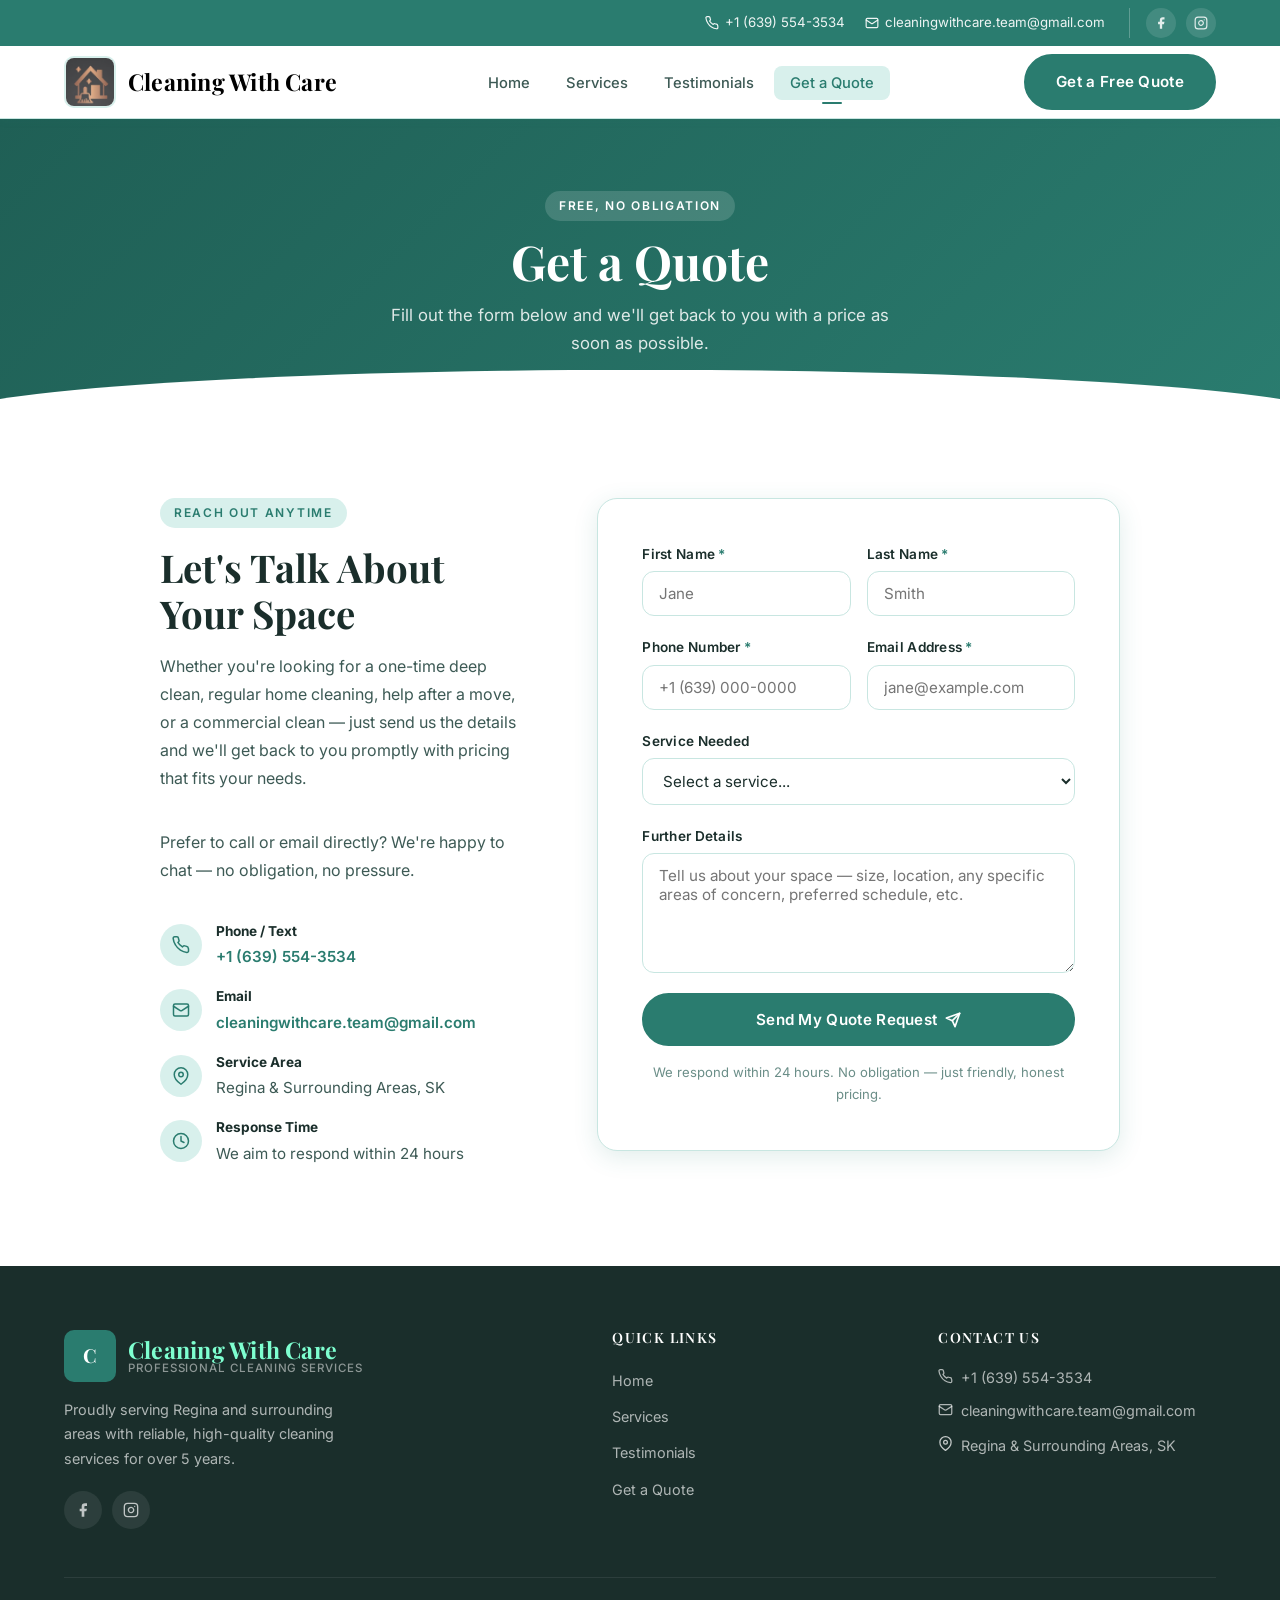
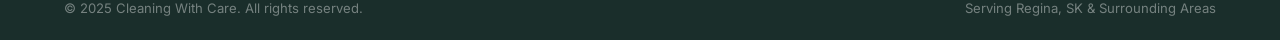
==== commit 412f6087: "Logo added, text in navbar changed, booking system done." ====
--- a/get-quote/index.html
+++ b/get-quote/index.html
@@ -34,10 +34,9 @@
     <nav class="navbar-main" aria-label="Main navigation">
       <div class="container">
         <a href="/" class="navbar-logo">
-          <div class="logo-placeholder" aria-hidden="true">C</div>
+          <img src="/img/Logo.png" alt="Cleaning With Care Logo" class="logo-img" />
           <div class="logo-text">
             <strong>Cleaning With Care</strong>
-            <span>Regina &amp; Surrounding Areas</span>
           </div>
         </a>
         <ul class="navbar-nav" role="list">
@@ -242,5 +241,149 @@
   </footer>
 
   <script src="../js/main.js"></script>
+  <script>
+  // ============================================
+  //  CLEANING WITH CARE — Quote Form (iframe method)
+  //  Bypasses CORS issues with Google Apps Script
+  // ============================================
+  (function () {
+
+    // !! Paste your deployed Google Apps Script URL here !!
+    var WEBAPP_URL = "https://script.google.com/macros/s/AKfycbybc-jCtxoyqACUyviVkeRFn21HWYLubbuc11F3sgKCh0Ywzts7tiP058faC8qrrHJS/exec";
+
+    var form       = document.getElementById("quoteForm");
+    var successBox = document.getElementById("formSuccess");
+    var submitBtn  = form ? form.querySelector("button[type='submit']") : null;
+
+    if (!form || !submitBtn) return;
+
+    // Create a hidden iframe — this is what actually submits the data
+    // It avoids the CORS block that fetch() hits with Google Apps Script
+    var iframe = document.createElement("iframe");
+    iframe.name            = "cwc-submission-frame";
+    iframe.style.display   = "none";
+    iframe.style.position  = "absolute";
+    iframe.style.width     = "0";
+    iframe.style.height    = "0";
+    iframe.style.border    = "none";
+    document.body.appendChild(iframe);
+
+    // This function is called by the iframe's page on success
+    window.formSuccess = function () {
+      clearTimeout(fallbackTimer);
+      form.style.display = "none";
+      if (successBox) successBox.classList.add("visible");
+    };
+
+    form.addEventListener("submit", function (e) {
+      e.preventDefault();
+      clearError();
+
+      // ── Collect values ──
+      var firstName = (document.getElementById("firstName")?.value || "").trim();
+      var lastName  = (document.getElementById("lastName")?.value  || "").trim();
+      var phone     = (document.getElementById("phone")?.value     || "").trim();
+      var email     = (document.getElementById("email")?.value     || "").trim();
+      var service   = (document.getElementById("service")?.value   || "").trim();
+      var details   = (document.getElementById("details")?.value   || "").trim();
+
+      // ── Validation ──
+      if (!firstName || !phone || !email) {
+        showError("Please fill in your name, phone, and email before submitting.");
+        return;
+      }
+      if (!isValidEmail(email)) {
+        showError("Please enter a valid email address.");
+        return;
+      }
+
+      // ── Loading state ──
+      submitBtn.disabled    = true;
+      submitBtn.innerHTML   = "Sending&hellip;";
+
+      // ── Build a real HTML form that targets the hidden iframe ──
+      // This is the only reliable way to send data to Google Apps Script
+      // from a browser without hitting CORS errors
+      var tempForm = document.createElement("form");
+      tempForm.method  = "GET";
+      tempForm.action  = WEBAPP_URL;
+      tempForm.target  = "cwc-submission-frame";
+      tempForm.style.display = "none";
+
+      var fields = {
+        firstName : firstName,
+        lastName  : lastName,
+        phone     : phone,
+        email     : email,
+        service   : service,
+        details   : details
+      };
+
+      Object.keys(fields).forEach(function (key) {
+        var input   = document.createElement("input");
+        input.type  = "hidden";
+        input.name  = key;
+        input.value = fields[key];
+        tempForm.appendChild(input);
+      });
+
+      document.body.appendChild(tempForm);
+      tempForm.submit();
+      document.body.removeChild(tempForm);
+
+      // ── Fallback timer ──
+      // If formSuccess() isn't called within 12 seconds,
+      // assume it worked anyway (iframe doesn't always fire onload)
+      var fallbackTimer = setTimeout(function () {
+        form.style.display = "none";
+        if (successBox) successBox.classList.add("visible");
+      }, 12000);
+
+      // ── Listen for iframe load as a faster success signal ──
+      iframe.onload = function () {
+        try {
+          // If same-origin, window.parent.formSuccess() fires from inside
+          // For cross-origin (GAS), we catch the error and use fallback
+          var iDoc = iframe.contentDocument || iframe.contentWindow.document;
+          if (iDoc && iDoc.body && iDoc.body.innerHTML.length > 0) {
+            clearTimeout(fallbackTimer);
+            form.style.display = "none";
+            if (successBox) successBox.classList.add("visible");
+          }
+        } catch (crossOriginErr) {
+          // Cross-origin — formSuccess() callback or fallback timer handles it
+        }
+      };
+    });
+
+    // ── Helpers ──────────────────────────────────────────────
+    function isValidEmail(email) {
+      return /^[^\s@]+@[^\s@]+\.[^\s@]+$/.test(email);
+    }
+
+    function showError(msg) {
+      clearError();
+      var el         = document.createElement("p");
+      el.id          = "cwc-form-error";
+      el.textContent = msg;
+      el.style.cssText = "color:#c0392b;font-size:0.88rem;font-weight:600;" +
+                         "margin-top:12px;text-align:center;";
+      form.appendChild(el);
+      setTimeout(clearError, 6000);
+    }
+
+    function clearError() {
+      var el = document.getElementById("cwc-form-error");
+      if (el) el.remove();
+      submitBtn.disabled  = false;
+      submitBtn.innerHTML = 'Send My Quote Request ' +
+        '<svg width="16" height="16" viewBox="0 0 24 24" fill="none" stroke="currentColor" ' +
+        'stroke-width="2.5" stroke-linecap="round" stroke-linejoin="round">' +
+        '<line x1="22" y1="2" x2="11" y2="13"/>' +
+        '<polyline points="22 2 15 22 11 13 2 9 22 2"/></svg>';
+    }
+
+  })();
+</script>
 </body>
 </html>
--- a/css/style.css
+++ b/css/style.css
@@ -261,9 +261,10 @@
 }
 .logo-text strong {
   font-family: var(--font-display);
-  font-size: 1.15rem;
-  color: var(--teal);
+  font-size: 1.45rem;
+  color: black;
   font-weight: 700;
+  letter-spacing: 0.01em;
 }
 .logo-text span {
   font-size: 0.72rem;
